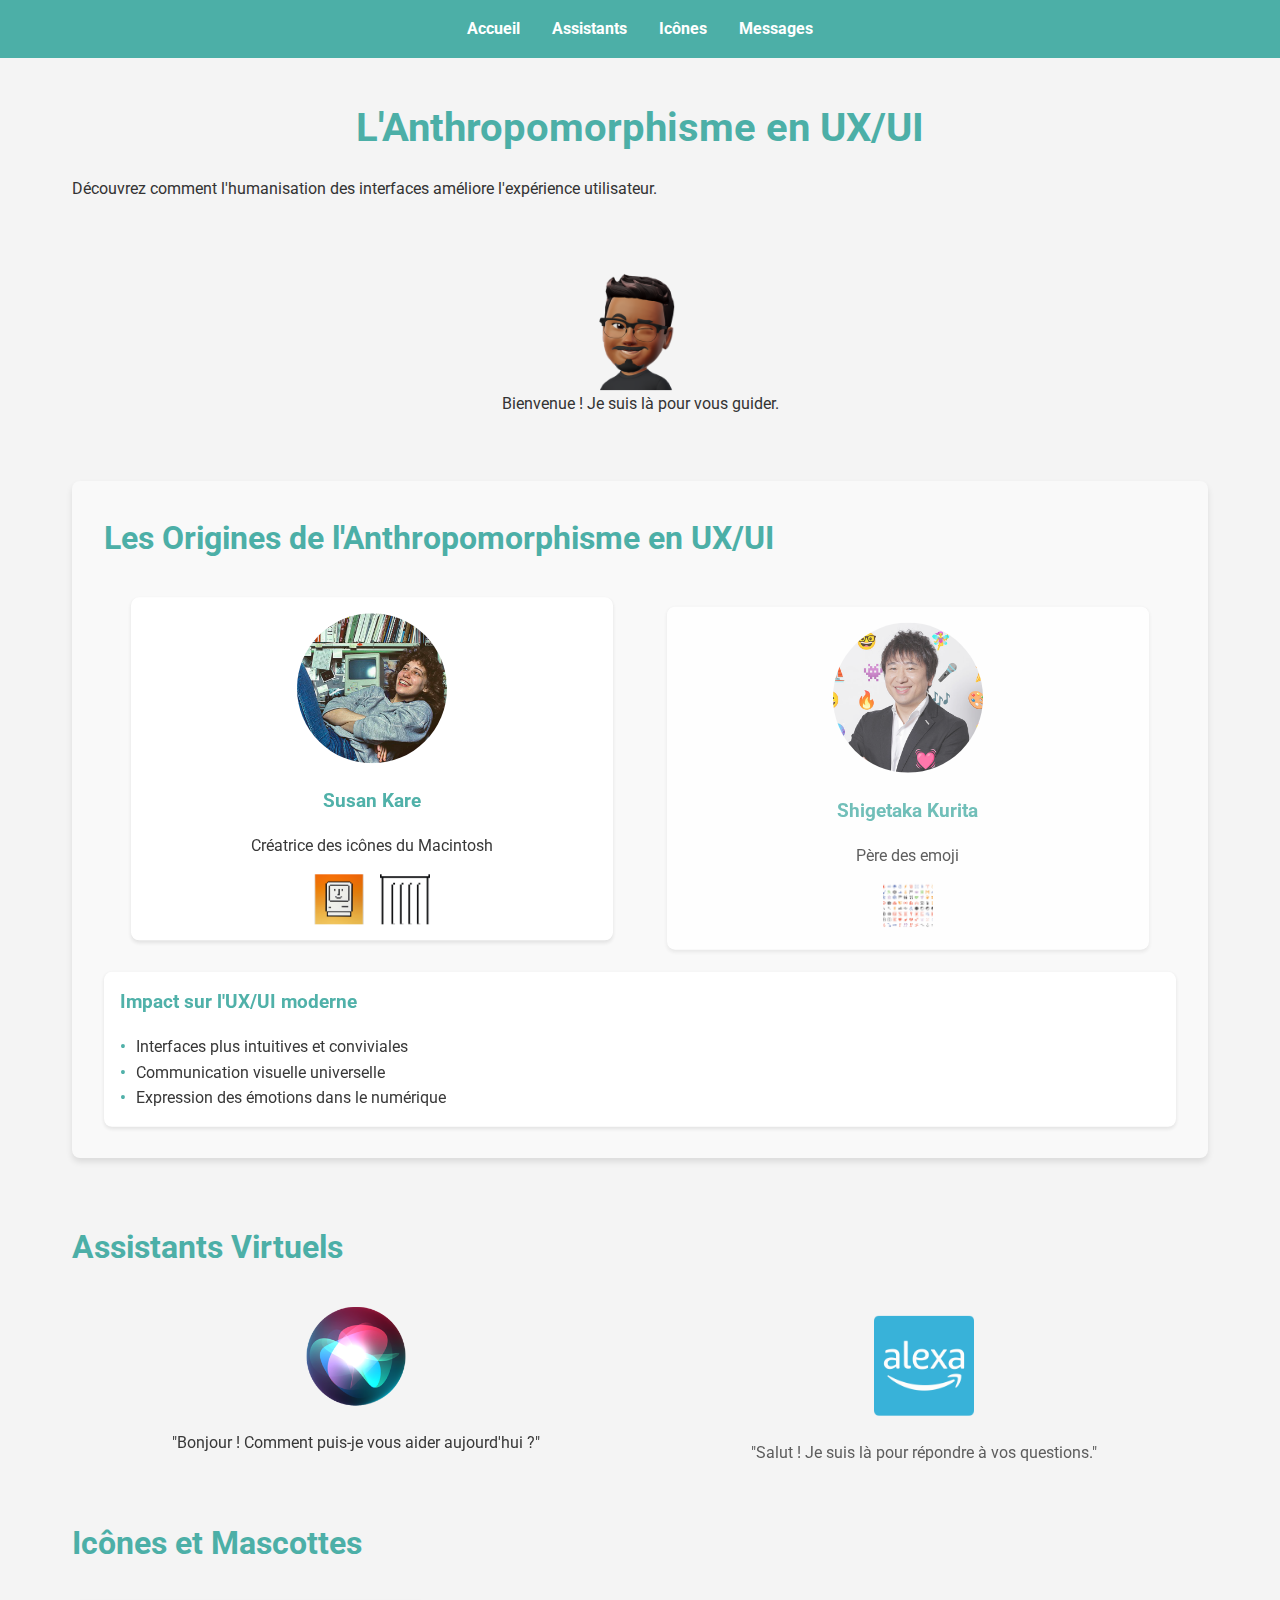
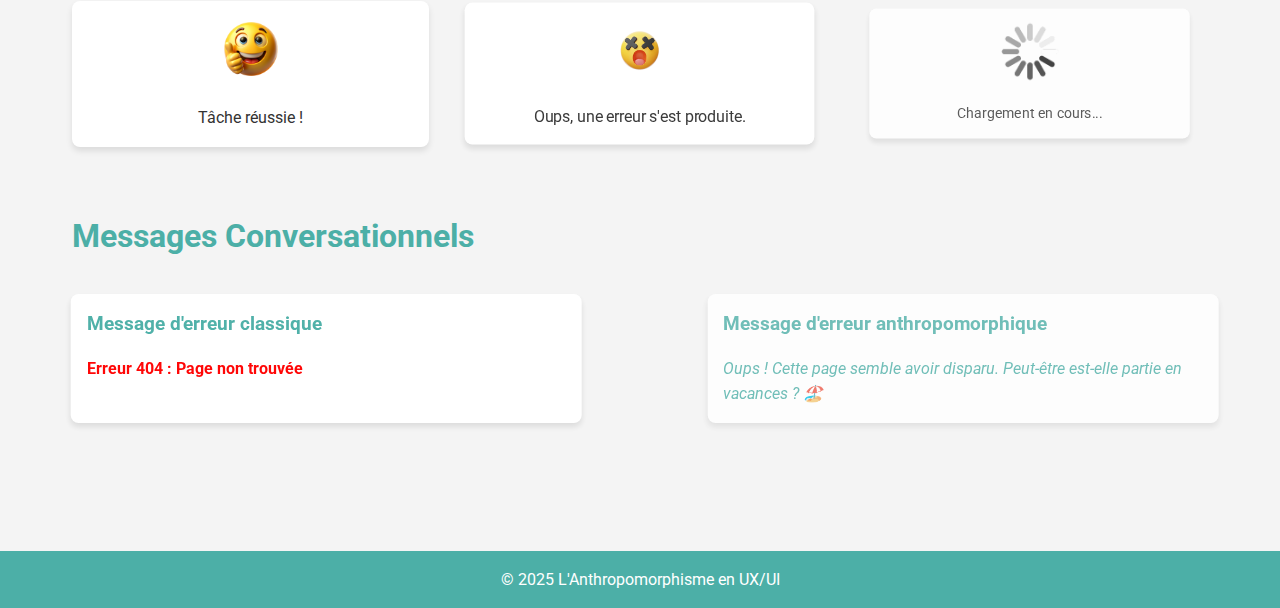
==== index.html @ d0017b30 "Ajout des fichiers" ====
<!DOCTYPE html>
<html lang="fr">
	<head>
		<meta charset="UTF-8" />
		<meta name="viewport" content="width=device-width, initial-scale=1.0" />
		<title>L'Anthropomorphisme en UX/UI</title>
		<link rel="stylesheet" href="style.css" />
		<script src="https://cdnjs.cloudflare.com/ajax/libs/gsap/3.11.4/gsap.min.js"></script>
	</head>
	<body>
		<header>
			<nav>
				<ul>
					<li><a href="#accueil">Accueil</a></li>
					<li><a href="#assistants">Assistants</a></li>
					<li><a href="#icones">Icônes</a></li>
					<li><a href="#messages">Messages</a></li>
				</ul>
			</nav>
		</header>

		<main>
			<section id="accueil">
				<h1>L'Anthropomorphisme en UX/UI</h1>
				<p>Découvrez comment l'humanisation des interfaces améliore l'expérience utilisateur.</p>
				<div class="mascot">
					<img src="images/mascot.png" alt="Mascotte du site" id="mascot-img" />
					<p id="mascot-message">Bienvenue ! Je suis là pour vous guider.</p>
				</div>
			</section>

			<section id="origines">
				<h2>Les Origines de l'Anthropomorphisme en UX/UI</h2>
				<div class="pioneers">
					<div class="pioneer" id="susan-kare">
						<img src="images/susan-kare.jpg" alt="Susan Kare" />
						<h3>Susan Kare</h3>
						<p>Créatrice des icônes du Macintosh</p>
						<div class="pioneer-work">
							<img src="images/happy-mac.jpg" alt="Happy Mac" />
							<img src="images/trash.jpg" alt="Trash Icon" />
						</div>
					</div>
					<div class="pioneer" id="shigetaka-kurita">
						<img src="images/shigetaka-kurita.png" alt="Shigetaka Kurita" />
						<h3>Shigetaka Kurita</h3>
						<p>Père des emoji</p>
						<div class="pioneer-work">
							<img src="images/original-emoji.jpg" alt="Original Emoji Set" />
						</div>
					</div>
				</div>
				<div class="impact">
					<h3>Impact sur l'UX/UI moderne</h3>
					<ul>
						<li>Interfaces plus intuitives et conviviales</li>
						<li>Communication visuelle universelle</li>
						<li>Expression des émotions dans le numérique</li>
					</ul>
				</div>
			</section>

			<section id="assistants">
				<h2>Assistants Virtuels</h2>
				<div class="assistant-demo">
					<div class="assistant" id="siri">
						<img src="images/siri.png" alt="Siri" />
						<p>"Bonjour ! Comment puis-je vous aider aujourd'hui ?"</p>
					</div>
					<div class="assistant" id="alexa">
						<img src="images/alexa.png" alt="Alexa" />
						<p>"Salut ! Je suis là pour répondre à vos questions."</p>
					</div>
				</div>
			</section>

			<section id="icones">
				<h2>Icônes et Mascottes</h2>
				<div class="icon-grid">
					<div class="icon-item">
						<img src="images/success.png" alt="Succès" class="emoji" />
						<p>Tâche réussie !</p>
					</div>
					<div class="icon-item">
						<img src="images/error.png" alt="Erreur" class="emoji" />
						<p>Oups, une erreur s'est produite.</p>
					</div>
					<div class="icon-item">
						<img src="images/loading.gif" alt="Chargement" class="emoji" />
						<p>Chargement en cours...</p>
					</div>
				</div>
			</section>

			<section id="messages">
				<h2>Messages Conversationnels</h2>
				<div class="message-examples">
					<div class="message">
						<h3>Message d'erreur classique</h3>
						<p class="error-message">Erreur 404 : Page non trouvée</p>
					</div>
					<div class="message">
						<h3>Message d'erreur anthropomorphique</h3>
						<p class="friendly-message">
							Oups ! Cette page semble avoir disparu. Peut-être est-elle partie en vacances ? 🏖️
						</p>
					</div>
				</div>
			</section>
		</main>

		<footer>
			<p>&copy; 2025 L'Anthropomorphisme en UX/UI</p>
		</footer>

		<div id="imageModal" class="modal">
			<span class="close">&times;</span>
			<img class="modal-content" id="modalImage" />
		</div>
		<script src="script.js"></script>
	</body>
</html>
---- style.css ----
@import url('https://fonts.googleapis.com/css2?family=Roboto:wght@300;400;700&display=swap');

:root {
    --primary-color: #4cafa7;
    --secondary-color: #2196F3;
    --text-color: #333;
    --background-color: #f4f4f4;
}

* {
    margin: 0;
    padding: 0;
    box-sizing: border-box;
}

body {
    font-family: 'Roboto', sans-serif;
    line-height: 1.6;
    color: var(--text-color);
    background-color: var(--background-color);
}

header {
    background-color: var(--primary-color);
    padding: 1rem 0;
    position: fixed;
    width: 100%;
    top: 0;
    z-index: 1000;
}

nav ul {
    display: flex;
    justify-content: center;
    list-style-type: none;
}

nav ul li {
    margin: 0 1rem;
}

nav ul li a {
    color: white;
    text-decoration: none;
    font-weight: bold;
    transition: color 0.3s ease;
}

nav ul li a:hover {
    color: var(--secondary-color);
}

main {
    max-width: 1200px;
    margin: 0 auto;
    padding: 6rem 2rem 2rem;
}

section {
    margin-bottom: 4rem;
}

h1,
h2,
h3 {
    color: var(--primary-color);
    margin-bottom: 1rem;
}

h1 {
    font-size: 2.5rem;
    text-align: center;
}

h2 {
    font-size: 2rem;
}

.mascot {
    text-align: center;
    margin-top: 2rem;
}

.mascot img {
    width: 150px;
    height: auto;
}

#origines {
    background-color: #f9f9f9;
    padding: 2rem;
    border-radius: 8px;
    box-shadow: 0 4px 6px rgba(0, 0, 0, 0.1);
}

.pioneers {
    display: flex;
    justify-content: space-around;
    flex-wrap: wrap;
    margin-top: 2rem;
}

.pioneer {
    width: 45%;
    min-width: 300px;
    background-color: white;
    padding: 1rem;
    border-radius: 8px;
    box-shadow: 0 2px 4px rgba(0, 0, 0, 0.1);
    margin-bottom: 2rem;
    text-align: center;
}

.pioneer img {
    width: 150px;
    height: 150px;
    border-radius: 50%;
    object-fit: cover;
    margin-bottom: 1rem;
}

.pioneer-work {
    display: flex;
    justify-content: center;
    margin-top: 1rem;
}

.pioneer-work img {
    width: 50px;
    height: 50px;
    margin: 0 0.5rem;
    border-radius: 0;
    cursor: pointer;
    transition: transform 0.2s ease-in-out;
}

.pioneer-work img:hover {
    transform: scale(1.05);
}

.impact {
    background-color: white;
    padding: 1rem;
    border-radius: 8px;
    box-shadow: 0 2px 4px rgba(0, 0, 0, 0.1);
}

.impact ul {
    list-style-type: none;
    padding-left: 1rem;
}

.impact li::before {
    content: "•";
    color: var(--primary-color);
    font-weight: bold;
    display: inline-block;
    width: 1em;
    margin-left: -1em;
}



.assistant-demo {
    display: flex;
    justify-content: space-around;
    margin-top: 2rem;
}

.assistant {
    text-align: center;
    width: 45%;
}

.assistant img {
    width: 100px;
    height: auto;
    margin-bottom: 1rem;
}

.icon-grid {
    display: grid;
    grid-template-columns: repeat(auto-fit, minmax(200px, 1fr));
    gap: 2rem;
    margin-top: 2rem;
}

.icon-item {
    text-align: center;
    background-color: white;
    padding: 1rem;
    border-radius: 8px;
    box-shadow: 0 4px 6px rgba(0, 0, 0, 0.1);
}

.icon-item img {
    width: 64px;
    height: auto;
    margin-bottom: 1rem;
}

.message-examples {
    display: flex;
    justify-content: space-between;
    margin-top: 2rem;
}

.message {
    width: 45%;
    padding: 1rem;
    background-color: white;
    border-radius: 8px;
    box-shadow: 0 4px 6px rgba(0, 0, 0, 0.1);
}

.error-message {
    color: red;
    font-weight: bold;
}

.friendly-message {
    color: var(--primary-color);
    font-style: italic;
}

.modal {
    display: none;
    position: fixed;
    z-index: 1000;
    left: 0;
    top: 0;
    width: 100%;
    height: 100%;
    overflow: auto;
    background-color: rgba(0, 0, 0, 0.9);
}

.modal-content {
    position: absolute;
    top: 50%;
    left: 50%;
    transform: translate(-50%, -50%);
    max-width: 80%;
    max-height: 80%;
    object-fit: contain;
}

.close {
    position: absolute;
    top: 15px;
    right: 35px;
    color: #f1f1f1;
    font-size: 40px;
    font-weight: bold;
    transition: 0.3s;
}

.close:hover,
.close:focus {
    color: #bbb;
    text-decoration: none;
    cursor: pointer;
}

footer {
    background-color: var(--primary-color);
    color: white;
    text-align: center;
    padding: 1rem 0;
    margin-top: 2rem;
}

@media (max-width: 768px) {

    .pioneer {
        width: 100%;
    }

    .assistant-demo,
    .message-examples {
        flex-direction: column;
    }

    .assistant,
    .message {
        width: 100%;
        margin-bottom: 1rem;
    }
}
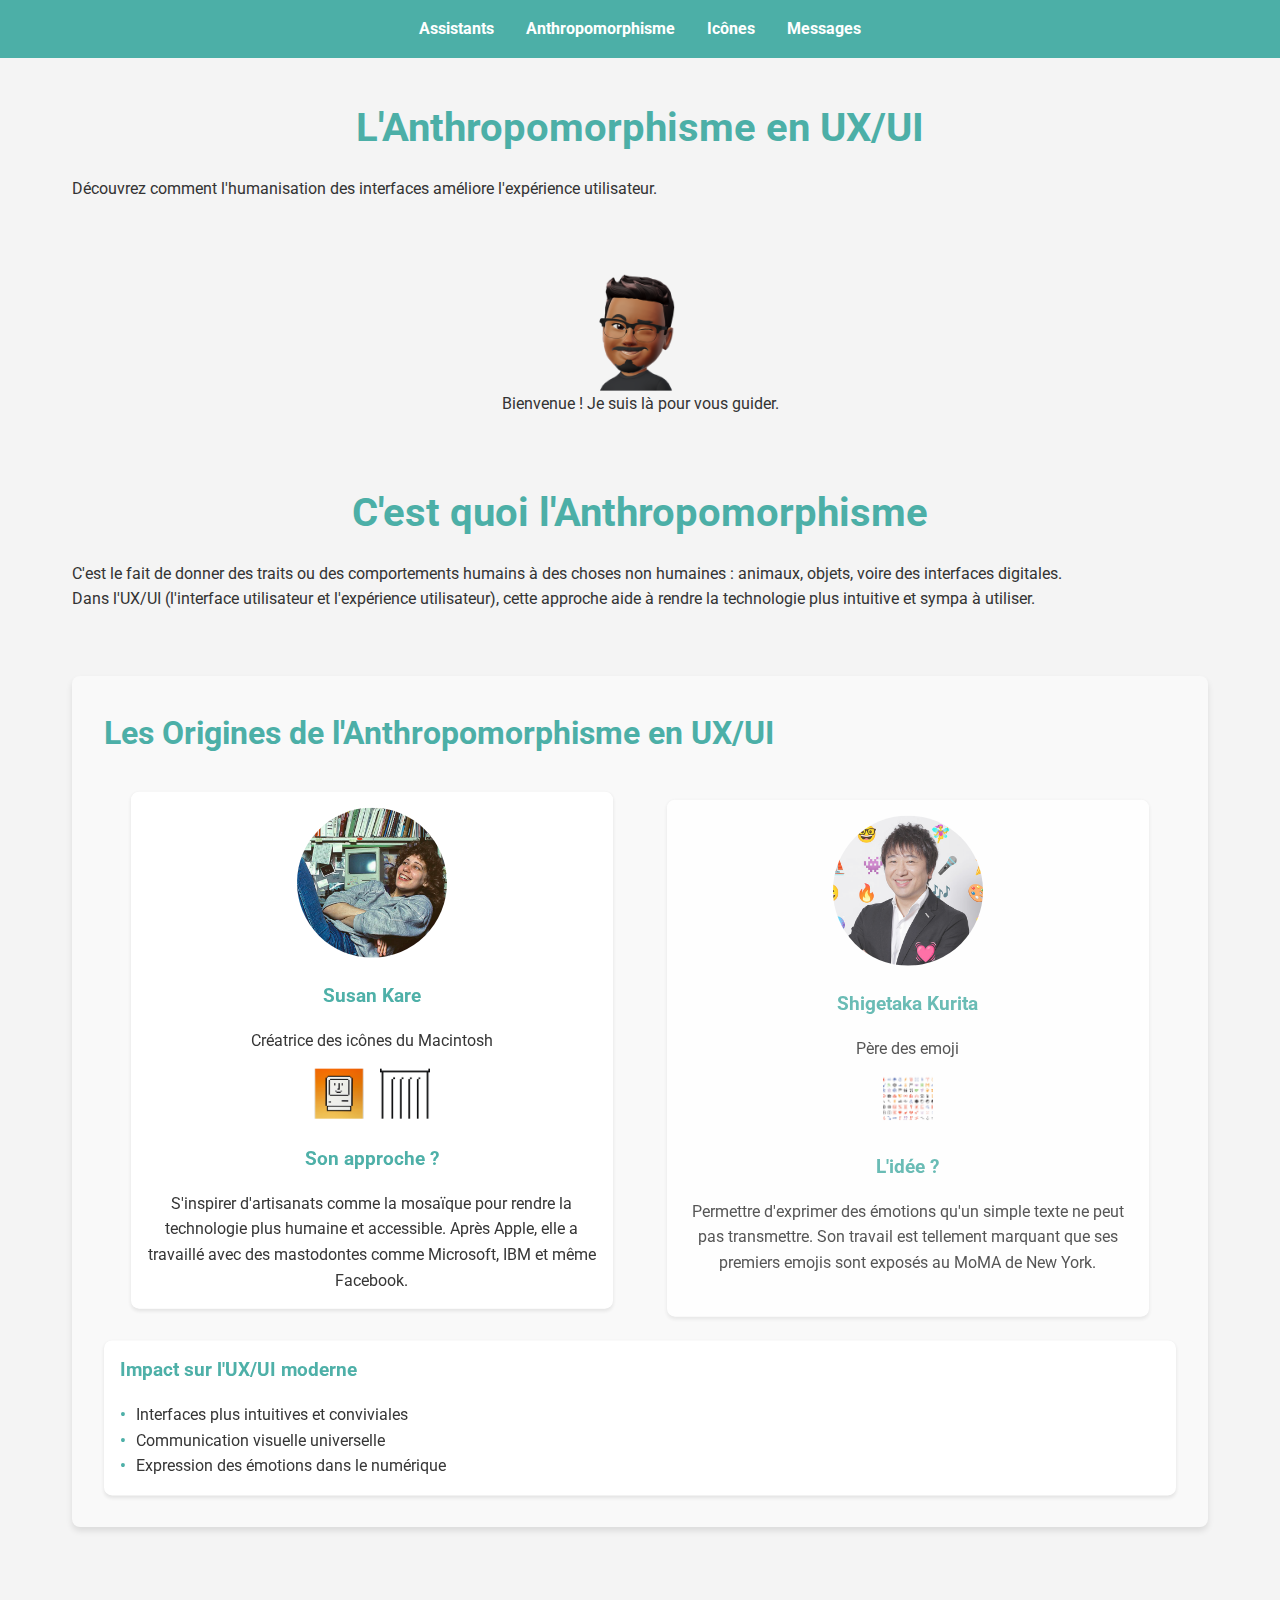
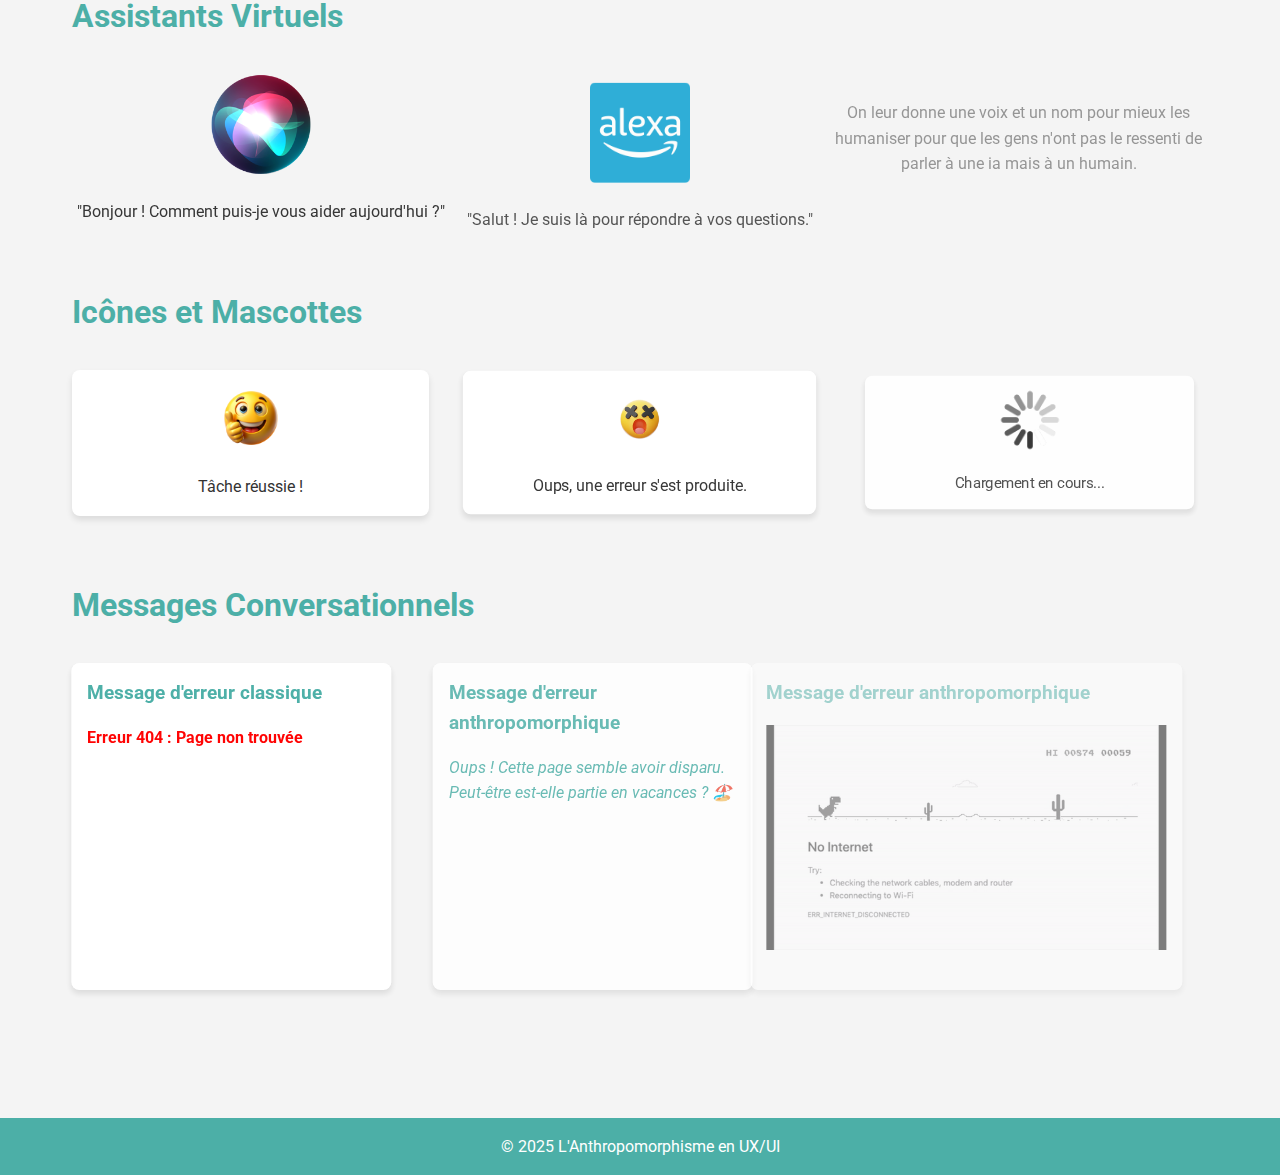
==== commit 2fbb95da: "Ajout des pages cachés et textes" ====
--- a/index.html
+++ b/index.html
@@ -11,8 +11,8 @@
 		<header>
 			<nav>
 				<ul>
-					<li><a href="#accueil">Accueil</a></li>
 					<li><a href="#assistants">Assistants</a></li>
+					<li><a href="#anthropomorphisme">Anthropomorphisme</a></li>
 					<li><a href="#icones">Icônes</a></li>
 					<li><a href="#messages">Messages</a></li>
 				</ul>
@@ -29,6 +29,18 @@
 				</div>
 			</section>
 
+			<section id="anthropomorphisme">
+				<h1>C'est quoi l'Anthropomorphisme</h1>
+				<p>
+					C'est le fait de donner des traits ou des comportements humains à des choses non humaines
+					: animaux, objets, voire des interfaces digitales.
+				</p>
+				<p>
+					Dans l'UX/UI (l'interface utilisateur et l'expérience utilisateur), cette approche aide à
+					rendre la technologie plus intuitive et sympa à utiliser.
+				</p>
+			</section>
+
 			<section id="origines">
 				<h2>Les Origines de l'Anthropomorphisme en UX/UI</h2>
 				<div class="pioneers">
@@ -40,6 +52,15 @@
 							<img src="images/happy-mac.jpg" alt="Happy Mac" />
 							<img src="images/trash.jpg" alt="Trash Icon" />
 						</div>
+						<br />
+						<div class="pionner-bio">
+							<h3>Son approche ?</h3>
+							<p>
+								S'inspirer d'artisanats comme la mosaïque pour rendre la technologie plus
+								humaine et accessible. Après Apple, elle a travaillé avec des mastodontes
+								comme Microsoft, IBM et même Facebook.
+							</p>
+						</div>
 					</div>
 					<div class="pioneer" id="shigetaka-kurita">
 						<img src="images/shigetaka-kurita.png" alt="Shigetaka Kurita" />
@@ -47,6 +68,15 @@
 						<p>Père des emoji</p>
 						<div class="pioneer-work">
 							<img src="images/original-emoji.jpg" alt="Original Emoji Set" />
+						</div>
+						<br />
+						<div class="pionner-bio">
+							<h3>L'idée ?</h3>
+							<p>
+								Permettre d'exprimer des émotions qu'un simple texte ne peut pas transmettre.
+								Son travail est tellement marquant que ses premiers emojis sont exposés au
+								MoMA de New York.
+							</p>
 						</div>
 					</div>
 				</div>
@@ -70,6 +100,12 @@
 					<div class="assistant" id="alexa">
 						<img src="images/alexa.png" alt="Alexa" />
 						<p>"Salut ! Je suis là pour répondre à vos questions."</p>
+					</div>
+					<div class="assistant">
+						<p>
+							On leur donne une voix et un nom pour mieux les humaniser pour que les gens n'ont
+							pas le ressenti de parler à une ia mais à un humain.
+						</p>
 					</div>
 				</div>
 			</section>
@@ -105,12 +141,22 @@
 							Oups ! Cette page semble avoir disparu. Peut-être est-elle partie en vacances ? 🏖️
 						</p>
 					</div>
+					<div class="message">
+						<h3>Message d'erreur anthropomorphique</h3>
+						<p class="friendly-message">
+							<img src="images/dino.gif" alt="Dino_Game" />
+						</p>
+					</div>
 				</div>
 			</section>
 		</main>
 
 		<footer>
-			<p>&copy; 2025 L'Anthropomorphisme en UX/UI</p>
+			<p>
+				&copy; 2025
+				<a href="secret.html" style="text-decoration: none; color: inherit">L'Anthropomorphisme</a> en
+				UX/UI
+			</p>
 		</footer>
 
 		<div id="imageModal" class="modal">
--- a/style.css
+++ b/style.css
@@ -199,10 +199,17 @@
     margin-bottom: 1rem;
 }
 
+.message img {
+    width: 400px;
+    height: auto;
+    margin-bottom: 1rem;
+}
+
 .message-examples {
     display: flex;
     justify-content: space-between;
     margin-top: 2rem;
+    gap: 2rem;
 }
 
 .message {
